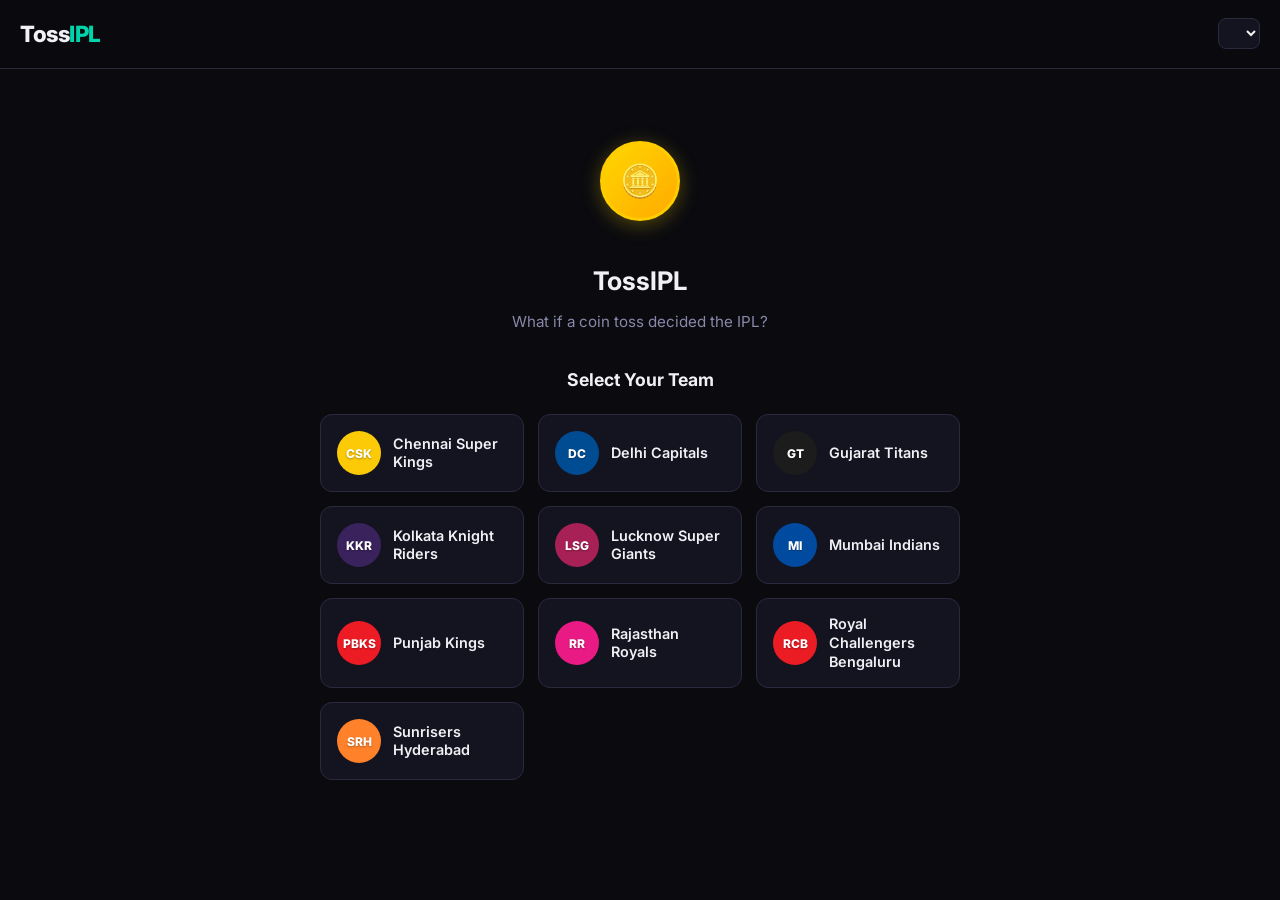
==== index.html @ 916b7972 "WIP: Initial scaffold for TossIPL web app Draft implementation - still in planning phase, subject to" ====
<!DOCTYPE html>
<html lang="en">
<head>
  <meta charset="UTF-8">
  <meta name="viewport" content="width=device-width, initial-scale=1.0, viewport-fit=cover">
  <meta name="theme-color" content="#0a0a0f">
  <meta name="description" content="What if a coin toss decided every IPL match? Find out your team's playoff chances.">
  <meta property="og:title" content="TossIPL - Coin Toss Playoff Simulator">
  <meta property="og:description" content="What if a coin toss decided every IPL match? Check your team's chances!">
  <meta property="og:type" content="website">
  <title>TossIPL - What if a coin toss decided the IPL?</title>
  <link rel="preconnect" href="https://fonts.googleapis.com">
  <link rel="preconnect" href="https://fonts.gstatic.com" crossorigin>
  <link href="https://fonts.googleapis.com/css2?family=Inter:wght@400;500;600;700;800&display=swap" rel="stylesheet">
  <link rel="stylesheet" href="css/style.css">
  <link rel="manifest" href="manifest.json">
</head>
<body>

  <!-- HEADER -->
  <header class="header">
    <a href="?" class="logo" style="text-decoration:none">Toss<span>IPL</span></a>
    <div class="header-controls">
      <select class="lang-select" id="lang-select" aria-label="Language"></select>
    </div>
  </header>

  <!-- PAGE: Team Selector -->
  <main id="page-home" class="page active">
    <div class="coin-container">
      <div class="coin" id="coin" title="Flip!">&#x1FA99;</div>
    </div>
    <h1 class="page-title" data-i18n="appTitle">TossIPL</h1>
    <p class="page-subtitle" data-i18n="tagline">What if a coin toss decided the IPL?</p>
    <h2 class="page-title" style="font-size:1.1rem; margin-bottom:20px" data-i18n="selectTeam">Select Your Team</h2>
    <div class="team-grid" id="team-grid">
      <!-- Populated by JS -->
    </div>
  </main>

  <!-- PAGE: Analysis -->
  <main id="page-analysis" class="page">
    <button class="back-btn" id="back-btn">
      <span>&#8592;</span> <span data-i18n="selectTeam">Select Your Team</span>
    </button>

    <!-- Computing overlay -->
    <div id="computing" class="computing-overlay">
      <div class="spinner"></div>
      <div class="computing-text" data-i18n="computing">Computing scenarios...</div>
      <div class="progress-bar">
        <div class="progress-fill" id="progress-fill"></div>
      </div>
    </div>

    <!-- Results (hidden until computation done) -->
    <div id="results" class="hidden">

      <!-- Capture area for screenshot -->
      <div id="capture-area">
        <!-- Hero -->
        <div class="hero" id="hero">
          <div class="hero-team-name" id="hero-team-name"></div>
          <div class="hero-percent" id="hero-percent">--</div>
          <div class="hero-label" data-i18n="qualifyChance">chance of qualifying</div>
          <div class="hero-detail">
            <strong id="hero-qualify-count">--</strong>
            <span data-i18n="outOf">out of</span>
            <strong id="hero-total-count">--</strong>
            <span data-i18n="scenarios">scenarios</span>
            <span data-i18n="leadToPlayoffs">lead to playoffs</span>
          </div>
          <div class="hero-badge" id="hero-badge"></div>
        </div>

        <!-- Status row -->
        <div class="status-row">
          <div class="status-item">
            <div class="status-value" id="remaining-count">--</div>
            <div class="status-label" data-i18n="remainingMatches">Remaining Matches</div>
          </div>
        </div>

        <div class="watermark">cointossipl.com</div>
      </div>
      <!-- End capture area -->

      <!-- Share buttons -->
      <div id="share-section">
        <div class="share-buttons">
          <button class="share-btn whatsapp" id="share-whatsapp">
            <span>WhatsApp</span>
          </button>
          <button class="share-btn twitter" id="share-twitter">
            <span>X / Twitter</span>
          </button>
          <button class="share-btn" id="share-copy">
            <span data-i18n="copyLink">Copy Link</span>
          </button>
          <button class="share-btn" id="share-native" style="display:none">
            <span data-i18n="share">Share</span>
          </button>
        </div>
      </div>

      <!-- Specific Paths (shown when few qualifying scenarios) -->
      <div id="specific-paths" class="specific-paths hidden">
        <h3 data-i18n="specificPaths">Specific paths to playoffs</h3>
        <div id="paths-container"></div>
      </div>

      <!-- How it works -->
      <div class="info-section">
        <button class="info-toggle" id="info-toggle">
          <span data-i18n="howItWorks">How it works</span>
          <span class="arrow">&#9660;</span>
        </button>
        <div class="info-content" id="info-content">
          <p data-i18n="howItWorksDesc">We simulate every possible outcome of the remaining IPL matches. Each match is a coin toss - 50/50. We then count how many of those outcomes result in your team finishing in the top 4.</p>
          <p class="disclaimer" data-i18n="nrrDisclaimer" style="margin-top:10px">Ties broken alphabetically (NRR not simulated)</p>
        </div>
      </div>

      <!-- Outcome Explorer -->
      <div class="explorer" id="explorer-section">
        <h3 data-i18n="browseScenarios">Browse Scenarios</h3>
        <div class="explorer-controls">
          <input type="number" class="explorer-input" id="explorer-input" min="1" value="1" placeholder="Scenario #">
          <span class="explorer-total" id="explorer-total"></span>
        </div>
        <input type="range" class="explorer-slider" id="explorer-slider" min="1" value="1">
      </div>

      <!-- Standings Table -->
      <div id="standings-section">
        <h3 data-i18n="standings" style="margin-bottom:12px">Standings</h3>
        <table class="standings-table" id="standings-table">
          <thead>
            <tr>
              <th>#</th>
              <th data-i18n="team">Team</th>
              <th data-i18n="played">P</th>
              <th data-i18n="won">W</th>
              <th data-i18n="lost">L</th>
              <th data-i18n="points">Pts</th>
            </tr>
          </thead>
          <tbody id="standings-body">
          </tbody>
        </table>
        <p class="disclaimer" data-i18n="nrrDisclaimer">Ties broken alphabetically (NRR not simulated)</p>
      </div>

    </div><!-- end #results -->
  </main>

  <!-- Scripts -->
  <script src="https://html2canvas.hertzen.com/dist/html2canvas.min.js"></script>
  <script src="js/i18n.js"></script>
  <script src="js/share.js"></script>
  <script src="js/app.js"></script>
</body>
</html>
---- css/style.css ----
/* TossIPL - Mobile-first, minimalistic design */

:root {
  --bg: #0a0a0f;
  --bg-card: #141420;
  --bg-card-hover: #1c1c2e;
  --text: #f0f0f5;
  --text-muted: #8888aa;
  --accent: #00d4aa;
  --accent-glow: rgba(0, 212, 170, 0.15);
  --border: #2a2a3e;
  --danger: #ff4466;
  --success: #00d4aa;
  --warning: #ffaa00;
  --radius: 12px;
  --radius-sm: 8px;
  --font: 'Inter', -apple-system, BlinkMacSystemFont, 'Segoe UI', sans-serif;
  --font-mono: 'JetBrains Mono', 'Fira Code', monospace;
}

* {
  margin: 0;
  padding: 0;
  box-sizing: border-box;
}

html {
  font-size: 16px;
  scroll-behavior: smooth;
}

body {
  font-family: var(--font);
  background: var(--bg);
  color: var(--text);
  min-height: 100vh;
  line-height: 1.6;
  -webkit-font-smoothing: antialiased;
}

/* ===== HEADER ===== */

.header {
  display: flex;
  align-items: center;
  justify-content: space-between;
  padding: 16px 20px;
  border-bottom: 1px solid var(--border);
  position: sticky;
  top: 0;
  background: rgba(10, 10, 15, 0.95);
  backdrop-filter: blur(10px);
  z-index: 100;
}

.logo {
  font-size: 1.4rem;
  font-weight: 800;
  letter-spacing: -0.5px;
  color: var(--text);
}

.logo span {
  color: var(--accent);
}

.header-controls {
  display: flex;
  align-items: center;
  gap: 12px;
}

.lang-select {
  background: var(--bg-card);
  color: var(--text);
  border: 1px solid var(--border);
  border-radius: var(--radius-sm);
  padding: 6px 10px;
  font-size: 0.8rem;
  cursor: pointer;
  outline: none;
}

.lang-select:focus {
  border-color: var(--accent);
}

/* ===== TEAM SELECTOR PAGE ===== */

.page {
  display: none;
  padding: 20px;
  max-width: 680px;
  margin: 0 auto;
  animation: fadeIn 0.3s ease;
}

.page.active {
  display: block;
}

@keyframes fadeIn {
  from { opacity: 0; transform: translateY(10px); }
  to { opacity: 1; transform: translateY(0); }
}

.page-title {
  font-size: 1.6rem;
  font-weight: 700;
  text-align: center;
  margin-bottom: 8px;
}

.page-subtitle {
  color: var(--text-muted);
  text-align: center;
  margin-bottom: 32px;
  font-size: 0.95rem;
  max-width: 400px;
  margin-left: auto;
  margin-right: auto;
}

.team-grid {
  display: grid;
  grid-template-columns: repeat(2, 1fr);
  gap: 12px;
}

.team-card {
  display: flex;
  align-items: center;
  gap: 12px;
  padding: 16px;
  background: var(--bg-card);
  border: 1px solid var(--border);
  border-radius: var(--radius);
  cursor: pointer;
  transition: all 0.2s ease;
  text-decoration: none;
  color: var(--text);
}

.team-card:hover {
  background: var(--bg-card-hover);
  border-color: var(--accent);
  transform: translateY(-2px);
}

.team-card:active {
  transform: translateY(0);
}

.team-badge {
  width: 44px;
  height: 44px;
  border-radius: 50%;
  display: flex;
  align-items: center;
  justify-content: center;
  font-weight: 800;
  font-size: 0.75rem;
  color: #fff;
  flex-shrink: 0;
  text-shadow: 0 1px 2px rgba(0,0,0,0.3);
}

.team-card-name {
  font-weight: 600;
  font-size: 0.9rem;
  line-height: 1.3;
}

/* ===== ANALYSIS PAGE ===== */

.back-btn {
  display: inline-flex;
  align-items: center;
  gap: 6px;
  color: var(--text-muted);
  text-decoration: none;
  font-size: 0.85rem;
  margin-bottom: 24px;
  cursor: pointer;
  background: none;
  border: none;
  font-family: var(--font);
}

.back-btn:hover {
  color: var(--text);
}

/* Hero section - the main result */
.hero {
  text-align: center;
  padding: 32px 20px;
  border-radius: var(--radius);
  margin-bottom: 24px;
  position: relative;
  overflow: hidden;
}

.hero::before {
  content: '';
  position: absolute;
  inset: 0;
  background: var(--team-color, var(--accent));
  opacity: 0.08;
  border-radius: var(--radius);
}

.hero-team-name {
  font-size: 1rem;
  font-weight: 600;
  color: var(--text-muted);
  margin-bottom: 8px;
  text-transform: uppercase;
  letter-spacing: 1px;
}

.hero-percent {
  font-size: 4.5rem;
  font-weight: 800;
  line-height: 1;
  margin-bottom: 4px;
  background: linear-gradient(135deg, var(--team-color, var(--accent)), var(--text));
  -webkit-background-clip: text;
  -webkit-text-fill-color: transparent;
  background-clip: text;
}

.hero-label {
  font-size: 1.1rem;
  color: var(--text-muted);
  margin-bottom: 16px;
}

.hero-detail {
  font-size: 0.9rem;
  color: var(--text-muted);
}

.hero-detail strong {
  color: var(--text);
}

.hero-badge {
  display: inline-block;
  padding: 4px 12px;
  border-radius: 20px;
  font-size: 0.75rem;
  font-weight: 600;
  margin-top: 12px;
  text-transform: uppercase;
  letter-spacing: 0.5px;
}

.hero-badge.exact {
  background: rgba(0, 212, 170, 0.15);
  color: var(--success);
}

.hero-badge.approx {
  background: rgba(255, 170, 0, 0.15);
  color: var(--warning);
}

/* Status indicator */
.status-row {
  display: flex;
  justify-content: center;
  gap: 24px;
  margin-bottom: 24px;
}

.status-item {
  text-align: center;
}

.status-value {
  font-size: 1.5rem;
  font-weight: 700;
}

.status-label {
  font-size: 0.75rem;
  color: var(--text-muted);
  text-transform: uppercase;
  letter-spacing: 0.5px;
}

/* ===== SHARE SECTION ===== */

#share-section {
  text-align: center;
  margin-bottom: 24px;
}

.share-buttons {
  display: flex;
  gap: 10px;
  justify-content: center;
  flex-wrap: wrap;
}

.share-btn {
  display: inline-flex;
  align-items: center;
  gap: 6px;
  padding: 10px 20px;
  border-radius: var(--radius-sm);
  border: 1px solid var(--border);
  background: var(--bg-card);
  color: var(--text);
  font-family: var(--font);
  font-size: 0.85rem;
  font-weight: 500;
  cursor: pointer;
  transition: all 0.2s ease;
}

.share-btn:hover {
  background: var(--bg-card-hover);
  border-color: var(--accent);
}

.share-btn.whatsapp {
  background: #25D366;
  border-color: #25D366;
  color: #fff;
}

.share-btn.whatsapp:hover {
  background: #20bd5a;
}

.share-btn.twitter {
  background: #1DA1F2;
  border-color: #1DA1F2;
  color: #fff;
}

.share-btn.twitter:hover {
  background: #1a91da;
}

/* ===== SPECIFIC PATHS (when few scenarios) ===== */

.specific-paths {
  margin-bottom: 24px;
}

.specific-paths h3 {
  font-size: 1rem;
  margin-bottom: 12px;
}

.path-card {
  background: var(--bg-card);
  border: 1px solid var(--border);
  border-radius: var(--radius-sm);
  padding: 14px;
  margin-bottom: 8px;
}

.path-number {
  font-size: 0.75rem;
  color: var(--accent);
  text-transform: uppercase;
  letter-spacing: 0.5px;
  font-weight: 600;
  margin-bottom: 6px;
}

.path-outcomes {
  display: flex;
  flex-wrap: wrap;
  gap: 6px;
}

.path-outcome {
  font-size: 0.8rem;
  padding: 3px 8px;
  border-radius: 4px;
  background: rgba(255, 255, 255, 0.05);
  white-space: nowrap;
}

.path-outcome .winner {
  font-weight: 700;
  color: var(--success);
}

.path-outcome .loser {
  color: var(--text-muted);
}

/* ===== HOW IT WORKS ===== */

.info-section {
  margin-bottom: 24px;
}

.info-toggle {
  display: flex;
  align-items: center;
  justify-content: space-between;
  width: 100%;
  padding: 14px;
  background: var(--bg-card);
  border: 1px solid var(--border);
  border-radius: var(--radius-sm);
  color: var(--text);
  font-family: var(--font);
  font-size: 0.9rem;
  font-weight: 500;
  cursor: pointer;
}

.info-toggle .arrow {
  transition: transform 0.2s ease;
  font-size: 0.8rem;
}

.info-toggle.open .arrow {
  transform: rotate(180deg);
}

.info-content {
  display: none;
  padding: 14px;
  background: var(--bg-card);
  border: 1px solid var(--border);
  border-top: none;
  border-radius: 0 0 var(--radius-sm) var(--radius-sm);
  color: var(--text-muted);
  font-size: 0.85rem;
  line-height: 1.7;
}

.info-content.open {
  display: block;
}

/* ===== OUTCOME EXPLORER ===== */

.explorer {
  margin-bottom: 24px;
}

.explorer h3 {
  font-size: 1rem;
  margin-bottom: 12px;
}

.explorer-controls {
  display: flex;
  align-items: center;
  gap: 12px;
  margin-bottom: 16px;
}

.explorer-input {
  flex: 1;
  background: var(--bg-card);
  border: 1px solid var(--border);
  border-radius: var(--radius-sm);
  padding: 10px 14px;
  color: var(--text);
  font-family: var(--font-mono);
  font-size: 0.9rem;
  outline: none;
}

.explorer-input:focus {
  border-color: var(--accent);
}

.explorer-total {
  color: var(--text-muted);
  font-size: 0.8rem;
  white-space: nowrap;
}

.explorer-slider {
  width: 100%;
  margin-bottom: 16px;
  accent-color: var(--accent);
}

/* ===== STANDINGS TABLE ===== */

.standings-table {
  width: 100%;
  border-collapse: collapse;
  font-size: 0.85rem;
}

.standings-table th {
  text-align: left;
  padding: 10px 8px;
  color: var(--text-muted);
  font-weight: 500;
  font-size: 0.75rem;
  text-transform: uppercase;
  letter-spacing: 0.5px;
  border-bottom: 1px solid var(--border);
}

.standings-table th:not(:first-child):not(:nth-child(2)) {
  text-align: center;
}

.standings-table td {
  padding: 10px 8px;
  border-bottom: 1px solid rgba(42, 42, 62, 0.5);
}

.standings-table td:not(:first-child):not(:nth-child(2)) {
  text-align: center;
}

.standings-table tr.highlight {
  background: var(--accent-glow);
}

.standings-table tr.qualify-zone {
  border-left: 3px solid var(--accent);
}

.standings-table .rank {
  font-weight: 700;
  color: var(--text-muted);
  width: 30px;
}

.standings-table .team-cell {
  display: flex;
  align-items: center;
  gap: 8px;
}

.standings-table .team-dot {
  width: 8px;
  height: 8px;
  border-radius: 50%;
  flex-shrink: 0;
}

.standings-table .team-name {
  font-weight: 600;
}

.standings-table .pts {
  font-weight: 700;
  color: var(--accent);
}

/* ===== NRR DISCLAIMER ===== */

.disclaimer {
  text-align: center;
  color: var(--text-muted);
  font-size: 0.75rem;
  margin-top: 8px;
  font-style: italic;
}

/* ===== LOADING / COMPUTING ===== */

.computing-overlay {
  text-align: center;
  padding: 60px 20px;
}

.spinner {
  width: 48px;
  height: 48px;
  border: 3px solid var(--border);
  border-top-color: var(--accent);
  border-radius: 50%;
  animation: spin 0.8s linear infinite;
  margin: 0 auto 20px;
}

@keyframes spin {
  to { transform: rotate(360deg); }
}

.computing-text {
  color: var(--text-muted);
  font-size: 0.9rem;
}

.progress-bar {
  width: 200px;
  height: 4px;
  background: var(--border);
  border-radius: 2px;
  margin: 12px auto 0;
  overflow: hidden;
}

.progress-fill {
  height: 100%;
  background: var(--accent);
  border-radius: 2px;
  transition: width 0.3s ease;
  width: 0%;
}

/* ===== COIN TOSS ANIMATION (Start Page) ===== */

.coin-container {
  text-align: center;
  margin: 40px 0;
}

.coin {
  width: 80px;
  height: 80px;
  border-radius: 50%;
  background: linear-gradient(135deg, #ffd700, #ffaa00);
  display: inline-flex;
  align-items: center;
  justify-content: center;
  font-size: 2rem;
  cursor: pointer;
  transition: transform 0.2s ease;
  box-shadow: 0 4px 20px rgba(255, 215, 0, 0.3);
  border: 3px solid #ffcc00;
  user-select: none;
}

.coin:hover {
  transform: scale(1.05);
}

.coin.flipping {
  animation: coinFlip 0.6s ease-in-out;
}

@keyframes coinFlip {
  0% { transform: rotateY(0); }
  50% { transform: rotateY(900deg) scale(1.2); }
  100% { transform: rotateY(1800deg); }
}

/* ===== RESPONSIVE ===== */

@media (min-width: 480px) {
  .team-grid {
    grid-template-columns: repeat(2, 1fr);
    gap: 14px;
  }

  .hero-percent {
    font-size: 5.5rem;
  }
}

@media (min-width: 768px) {
  .page {
    padding: 32px 20px;
  }

  .team-grid {
    grid-template-columns: repeat(3, 1fr);
  }

  .hero-percent {
    font-size: 6rem;
  }

  .share-buttons {
    gap: 12px;
  }
}

/* Landscape on mobile */
@media (max-height: 500px) and (orientation: landscape) {
  .hero {
    padding: 16px 20px;
  }

  .hero-percent {
    font-size: 3rem;
  }

  .page {
    display: flex;
    flex-wrap: wrap;
    gap: 20px;
  }

  .page.active {
    display: flex;
  }

  .analysis-left {
    flex: 1;
    min-width: 280px;
  }

  .analysis-right {
    flex: 1;
    min-width: 280px;
  }
}

/* ===== CAPTURE AREA (for html2canvas) ===== */

#capture-area {
  background: var(--bg);
  padding: 20px;
}

#capture-area .watermark {
  text-align: center;
  color: var(--text-muted);
  font-size: 0.7rem;
  margin-top: 12px;
  display: none;
}

#capture-area.capturing .watermark {
  display: block;
}

/* ===== UTILITIES ===== */

.hidden {
  display: none !important;
}

.sr-only {
  position: absolute;
  width: 1px;
  height: 1px;
  overflow: hidden;
  clip: rect(0, 0, 0, 0);
}
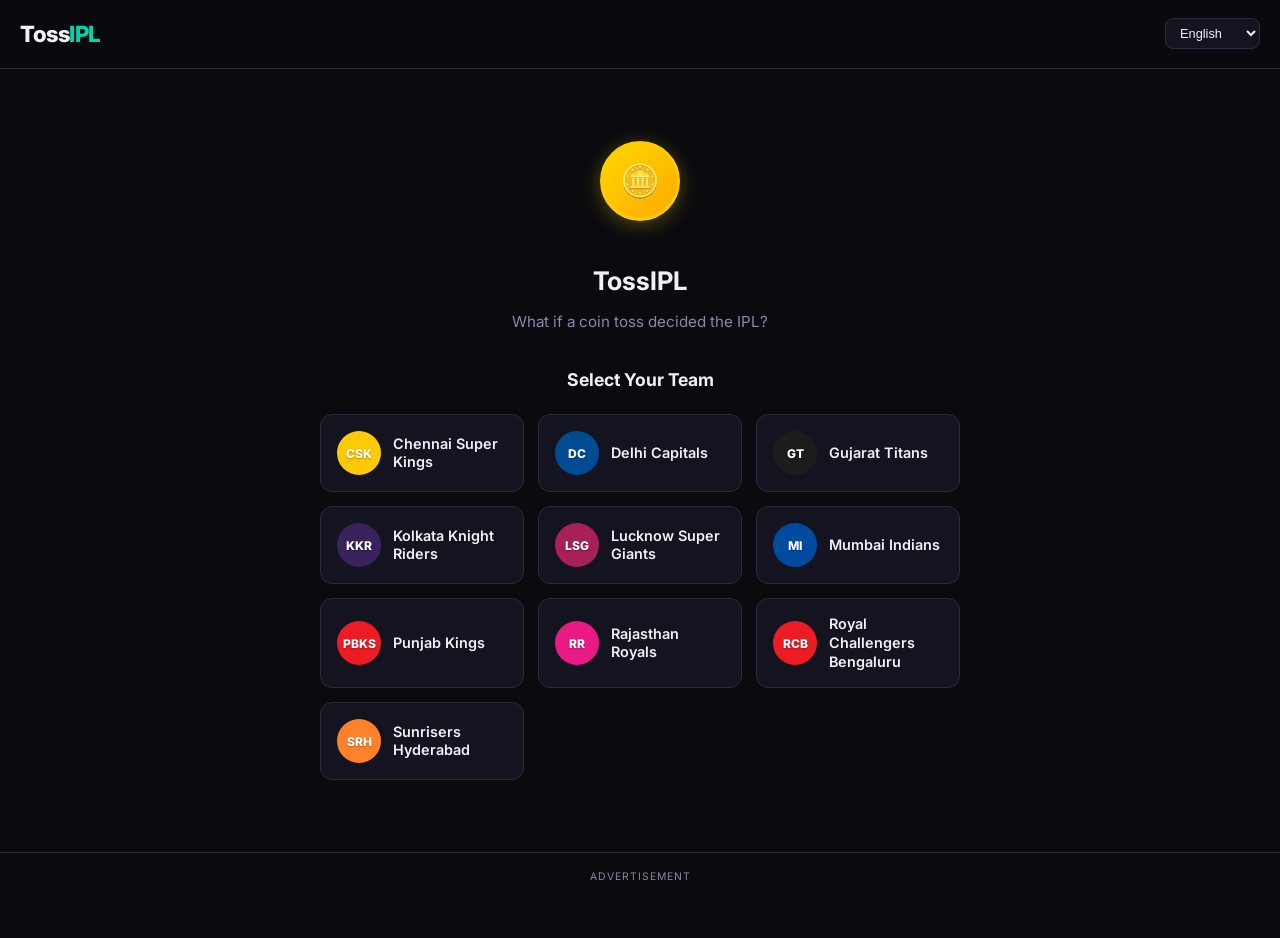
==== commit e9ffc794: "Add scenario filter tabs and match outcomes display to explorer - Filter tabs: All / Qualifying / NR" ====
--- a/index.html
+++ b/index.html
@@ -14,6 +14,8 @@
   <link href="https://fonts.googleapis.com/css2?family=Inter:wght@400;500;600;700;800&display=swap" rel="stylesheet">
   <link rel="stylesheet" href="css/style.css">
   <link rel="manifest" href="manifest.json">
+  <!-- Google AdSense - replace data-ad-client with your publisher ID -->
+  <script async src="https://pagead2.googlesyndication.com/pagead/js/adsbygoogle.js?client=ca-pub-XXXXXXXXXXXXXXXX" crossorigin="anonymous"></script>
 </head>
 <body>
 
@@ -33,9 +35,7 @@
     <h1 class="page-title" data-i18n="appTitle">TossIPL</h1>
     <p class="page-subtitle" data-i18n="tagline">What if a coin toss decided the IPL?</p>
     <h2 class="page-title" style="font-size:1.1rem; margin-bottom:20px" data-i18n="selectTeam">Select Your Team</h2>
-    <div class="team-grid" id="team-grid">
-      <!-- Populated by JS -->
-    </div>
+    <div class="team-grid" id="team-grid"></div>
   </main>
 
   <!-- PAGE: Analysis -->
@@ -56,21 +56,38 @@
     <!-- Results (hidden until computation done) -->
     <div id="results" class="hidden">
 
-      <!-- Capture area for screenshot -->
+      <!-- Capture area for screenshot (excludes ads) -->
       <div id="capture-area">
-        <!-- Hero -->
-        <div class="hero" id="hero">
+        <!-- Result Banner -->
+        <div class="hero" id="result-banner">
           <div class="hero-team-name" id="hero-team-name"></div>
           <div class="hero-percent" id="hero-percent">--</div>
           <div class="hero-label" data-i18n="qualifyChance">chance of qualifying</div>
-          <div class="hero-detail">
-            <strong id="hero-qualify-count">--</strong>
-            <span data-i18n="outOf">out of</span>
-            <strong id="hero-total-count">--</strong>
-            <span data-i18n="scenarios">scenarios</span>
-            <span data-i18n="leadToPlayoffs">lead to playoffs</span>
+          <div class="hero-detail" id="hero-detail"></div>
+          <div class="hero-badge" id="hero-badge"></div>
+        </div>
+
+        <!-- Breakdown Bar -->
+        <div class="breakdown" id="breakdown">
+          <div class="breakdown-bar">
+            <div class="seg-clean" id="seg-clean"></div>
+            <div class="seg-nrr" id="seg-nrr"></div>
+            <div class="seg-elim" id="seg-elim"></div>
           </div>
-          <div class="hero-badge" id="hero-badge"></div>
+          <div class="breakdown-legend">
+            <div class="breakdown-item">
+              <span class="breakdown-dot clean"></span>
+              <span><span data-i18n="guaranteed">Guaranteed</span>: <strong id="pct-clean">0%</strong></span>
+            </div>
+            <div class="breakdown-item">
+              <span class="breakdown-dot nrr"></span>
+              <span><span data-i18n="nrrDependent">NRR coin toss</span>: <strong id="pct-nrr">0%</strong></span>
+            </div>
+            <div class="breakdown-item">
+              <span class="breakdown-dot elim"></span>
+              <span><span data-i18n="eliminatedLabel">Eliminated</span>: <strong id="pct-elim">0%</strong></span>
+            </div>
+          </div>
         </div>
 
         <!-- Status row -->
@@ -88,18 +105,10 @@
       <!-- Share buttons -->
       <div id="share-section">
         <div class="share-buttons">
-          <button class="share-btn whatsapp" id="share-whatsapp">
-            <span>WhatsApp</span>
-          </button>
-          <button class="share-btn twitter" id="share-twitter">
-            <span>X / Twitter</span>
-          </button>
-          <button class="share-btn" id="share-copy">
-            <span data-i18n="copyLink">Copy Link</span>
-          </button>
-          <button class="share-btn" id="share-native" style="display:none">
-            <span data-i18n="share">Share</span>
-          </button>
+          <button class="share-btn whatsapp" id="share-whatsapp">WhatsApp</button>
+          <button class="share-btn twitter" id="share-twitter">X / Twitter</button>
+          <button class="share-btn" id="share-copy"><span data-i18n="copyLink">Copy Link</span></button>
+          <button class="share-btn" id="share-native" style="display:none"><span data-i18n="share">Share</span></button>
         </div>
       </div>
 
@@ -116,19 +125,36 @@
           <span class="arrow">&#9660;</span>
         </button>
         <div class="info-content" id="info-content">
-          <p data-i18n="howItWorksDesc">We simulate every possible outcome of the remaining IPL matches. Each match is a coin toss - 50/50. We then count how many of those outcomes result in your team finishing in the top 4.</p>
-          <p class="disclaimer" data-i18n="nrrDisclaimer" style="margin-top:10px">Ties broken alphabetically (NRR not simulated)</p>
+          <p data-i18n="howItWorksDesc">We simulate every possible outcome of the remaining IPL matches. Each match is a coin toss — 50/50. We count how many of those outcomes result in your team finishing in the top 4. When teams are tied on points, NRR decides — and we flip another coin for that too.</p>
         </div>
       </div>
 
       <!-- Outcome Explorer -->
       <div class="explorer" id="explorer-section">
         <h3 data-i18n="browseScenarios">Browse Scenarios</h3>
+
+        <!-- Filter tabs -->
+        <div class="filter-tabs" id="filter-tabs">
+          <button class="filter-tab active" data-filter="all">All</button>
+          <button class="filter-tab" data-filter="clean">Qualifying</button>
+          <button class="filter-tab" data-filter="nrr_dependent">NRR</button>
+          <button class="filter-tab" data-filter="eliminated">Eliminated</button>
+        </div>
+
         <div class="explorer-controls">
           <input type="number" class="explorer-input" id="explorer-input" min="1" value="1" placeholder="Scenario #">
           <span class="explorer-total" id="explorer-total"></span>
         </div>
         <input type="range" class="explorer-slider" id="explorer-slider" min="1" value="1">
+
+        <!-- Match outcomes for current scenario -->
+        <div class="scenario-outcomes" id="scenario-outcomes"></div>
+      </div>
+
+      <!-- NRR Guidance (shown for NRR-dependent scenarios) -->
+      <div id="nrr-guidance" class="nrr-guidance hidden">
+        <div class="nrr-guidance-title" data-i18n="nrrRequired">NRR Required</div>
+        <div id="nrr-guidance-content"></div>
       </div>
 
       <!-- Standings Table -->
@@ -143,16 +169,28 @@
               <th data-i18n="won">W</th>
               <th data-i18n="lost">L</th>
               <th data-i18n="points">Pts</th>
+              <th>NRR</th>
             </tr>
           </thead>
-          <tbody id="standings-body">
-          </tbody>
+          <tbody id="standings-body"></tbody>
         </table>
-        <p class="disclaimer" data-i18n="nrrDisclaimer">Ties broken alphabetically (NRR not simulated)</p>
       </div>
 
     </div><!-- end #results -->
   </main>
+
+  <!-- Ad Banner (outside capture-area, not included in screenshots) -->
+  <div class="ad-container" id="ad-container">
+    <div class="ad-label">Advertisement</div>
+    <!-- Replace data-ad-client and data-ad-slot with your AdSense values -->
+    <ins class="adsbygoogle"
+         style="display:block"
+         data-ad-client="ca-pub-XXXXXXXXXXXXXXXX"
+         data-ad-slot="XXXXXXXXXX"
+         data-ad-format="auto"
+         data-full-width-responsive="true"></ins>
+    <script>(adsbygoogle = window.adsbygoogle || []).push({});</script>
+  </div>
 
   <!-- Scripts -->
   <script src="https://html2canvas.hertzen.com/dist/html2canvas.min.js"></script>
--- a/css/style.css
+++ b/css/style.css
@@ -557,6 +557,263 @@
   color: var(--accent);
 }
 
+/* ===== BREAKDOWN BAR ===== */
+
+.breakdown {
+  margin-bottom: 24px;
+}
+
+.breakdown-bar {
+  display: flex;
+  height: 8px;
+  border-radius: 4px;
+  overflow: hidden;
+  margin-bottom: 8px;
+}
+
+.breakdown-bar .seg-clean {
+  background: var(--success);
+}
+
+.breakdown-bar .seg-nrr {
+  background: var(--warning);
+}
+
+.breakdown-bar .seg-elim {
+  background: var(--danger);
+}
+
+.breakdown-legend {
+  display: flex;
+  justify-content: center;
+  gap: 16px;
+  flex-wrap: wrap;
+}
+
+.breakdown-item {
+  display: flex;
+  align-items: center;
+  gap: 5px;
+  font-size: 0.75rem;
+  color: var(--text-muted);
+}
+
+.breakdown-dot {
+  width: 8px;
+  height: 8px;
+  border-radius: 50%;
+  flex-shrink: 0;
+}
+
+.breakdown-dot.clean { background: var(--success); }
+.breakdown-dot.nrr { background: var(--warning); }
+.breakdown-dot.elim { background: var(--danger); }
+
+/* ===== NRR GUIDANCE BOX ===== */
+
+.nrr-guidance {
+  background: rgba(255, 170, 0, 0.08);
+  border: 1px solid rgba(255, 170, 0, 0.25);
+  border-radius: var(--radius-sm);
+  padding: 14px;
+  margin-top: 12px;
+  margin-bottom: 16px;
+}
+
+.nrr-guidance-title {
+  font-size: 0.8rem;
+  font-weight: 600;
+  color: var(--warning);
+  text-transform: uppercase;
+  letter-spacing: 0.5px;
+  margin-bottom: 8px;
+}
+
+.nrr-guidance p {
+  font-size: 0.85rem;
+  color: var(--text-muted);
+  margin-bottom: 4px;
+  line-height: 1.5;
+}
+
+.nrr-guidance strong {
+  color: var(--text);
+}
+
+/* ===== FILTER TABS ===== */
+
+.filter-tabs {
+  display: flex;
+  gap: 6px;
+  margin-bottom: 14px;
+  flex-wrap: wrap;
+}
+
+.filter-tab {
+  padding: 6px 14px;
+  border-radius: 20px;
+  border: 1px solid var(--border);
+  background: var(--bg-card);
+  color: var(--text-muted);
+  font-family: var(--font);
+  font-size: 0.8rem;
+  font-weight: 500;
+  cursor: pointer;
+  transition: all 0.2s ease;
+}
+
+.filter-tab:hover {
+  border-color: var(--accent);
+  color: var(--text);
+}
+
+.filter-tab.active {
+  background: var(--accent);
+  border-color: var(--accent);
+  color: #000;
+  font-weight: 600;
+}
+
+.filter-tab[data-filter="clean"].active {
+  background: var(--success);
+  border-color: var(--success);
+}
+
+.filter-tab[data-filter="nrr_dependent"].active {
+  background: var(--warning);
+  border-color: var(--warning);
+}
+
+.filter-tab[data-filter="eliminated"].active {
+  background: var(--danger);
+  border-color: var(--danger);
+  color: #fff;
+}
+
+.filter-tab .filter-count {
+  font-size: 0.7rem;
+  opacity: 0.8;
+  margin-left: 4px;
+}
+
+/* ===== SCENARIO OUTCOMES LIST ===== */
+
+.scenario-outcomes {
+  margin-top: 14px;
+  margin-bottom: 16px;
+}
+
+.scenario-outcomes-title {
+  font-size: 0.8rem;
+  font-weight: 600;
+  color: var(--text-muted);
+  text-transform: uppercase;
+  letter-spacing: 0.5px;
+  margin-bottom: 8px;
+}
+
+.scenario-category-badge {
+  display: inline-block;
+  padding: 2px 8px;
+  border-radius: 10px;
+  font-size: 0.7rem;
+  font-weight: 600;
+  margin-left: 8px;
+  text-transform: uppercase;
+  letter-spacing: 0.3px;
+  vertical-align: middle;
+}
+
+.scenario-category-badge.clean {
+  background: rgba(0, 212, 170, 0.15);
+  color: var(--success);
+}
+
+.scenario-category-badge.nrr_dependent {
+  background: rgba(255, 170, 0, 0.15);
+  color: var(--warning);
+}
+
+.scenario-category-badge.eliminated {
+  background: rgba(255, 68, 102, 0.15);
+  color: var(--danger);
+}
+
+.outcome-list {
+  list-style: none;
+  display: grid;
+  grid-template-columns: 1fr;
+  gap: 4px;
+}
+
+.outcome-item {
+  display: flex;
+  align-items: center;
+  padding: 6px 10px;
+  background: var(--bg-card);
+  border-radius: 6px;
+  font-size: 0.82rem;
+}
+
+.outcome-match {
+  color: var(--text-muted);
+  min-width: 100px;
+}
+
+.outcome-result {
+  margin-left: auto;
+  font-weight: 600;
+}
+
+.outcome-result .winner-name {
+  color: var(--success);
+}
+
+.outcome-result .should-win {
+  color: var(--text-muted);
+  font-weight: 400;
+  font-size: 0.78rem;
+}
+
+@media (min-width: 480px) {
+  .outcome-list {
+    grid-template-columns: 1fr 1fr;
+    gap: 6px;
+  }
+}
+
+/* ===== TEST CONTROLS (test.html only) ===== */
+
+.test-controls {
+  background: rgba(255, 170, 0, 0.08);
+  border: 1px solid rgba(255, 170, 0, 0.25);
+  border-radius: var(--radius-sm);
+  padding: 14px;
+  margin-bottom: 20px;
+  text-align: center;
+}
+
+.test-controls label {
+  font-size: 0.85rem;
+  color: var(--warning);
+  font-weight: 600;
+  display: block;
+  margin-bottom: 8px;
+}
+
+.test-controls input[type="range"] {
+  width: 100%;
+  accent-color: var(--warning);
+  margin-bottom: 4px;
+}
+
+.test-controls .test-n-value {
+  font-family: var(--font-mono);
+  font-size: 1.2rem;
+  font-weight: 700;
+  color: var(--text);
+}
+
 /* ===== NRR DISCLAIMER ===== */
 
 .disclaimer {
@@ -741,3 +998,25 @@
   overflow: hidden;
   clip: rect(0, 0, 0, 0);
 }
+
+/* ===== AD BANNER ===== */
+
+.ad-container {
+  text-align: center;
+  padding: 16px 20px 24px;
+  margin-top: 40px;
+  border-top: 1px solid var(--border);
+}
+
+.ad-container .ad-label {
+  font-size: 0.65rem;
+  color: var(--text-muted);
+  text-transform: uppercase;
+  letter-spacing: 1px;
+  margin-bottom: 8px;
+}
+
+/* Extra bottom padding so ad doesn't overlap content on mobile */
+body {
+  padding-bottom: 20px;
+}
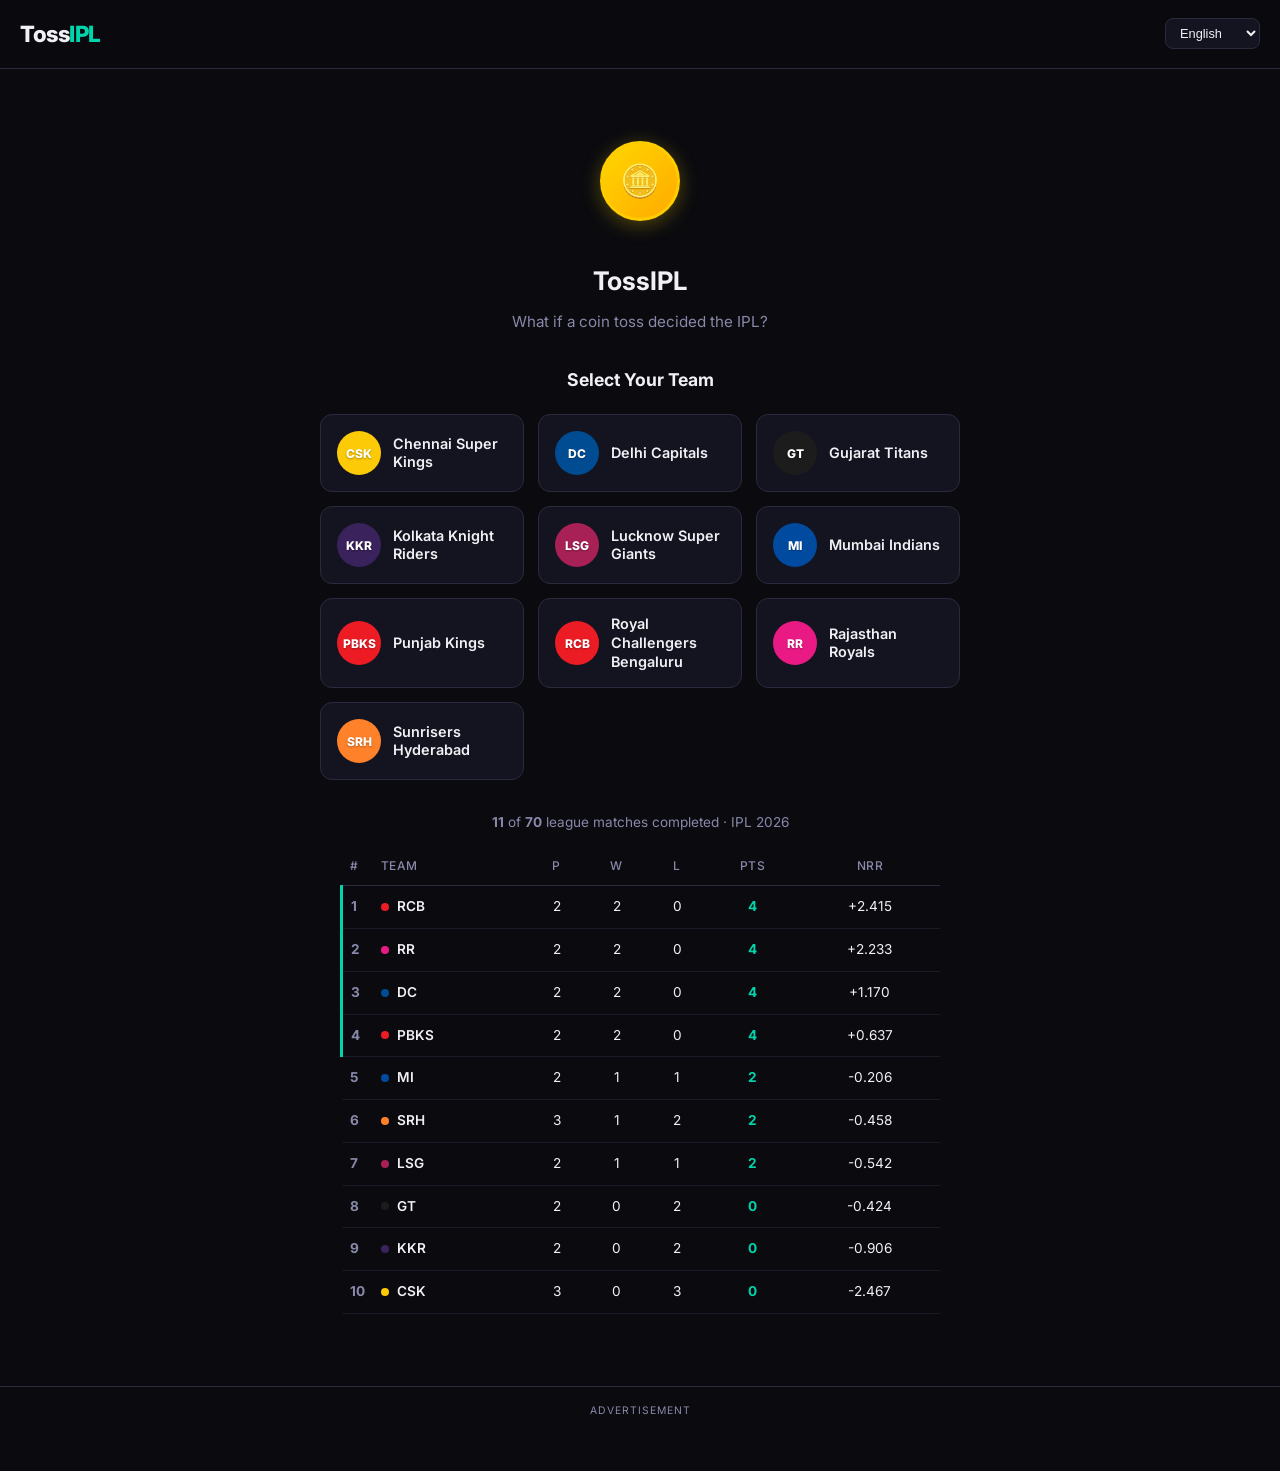
==== commit 290f488b: "Add current standings table to home page Shows points table with NRR below team selection grid. Disp" ====
--- a/index.html
+++ b/index.html
@@ -36,6 +36,25 @@
     <p class="page-subtitle" data-i18n="tagline">What if a coin toss decided the IPL?</p>
     <h2 class="page-title" style="font-size:1.1rem; margin-bottom:20px" data-i18n="selectTeam">Select Your Team</h2>
     <div class="team-grid" id="team-grid"></div>
+
+    <!-- Current Standings -->
+    <div id="current-standings" class="current-standings">
+      <div class="current-standings-meta" id="current-standings-meta"></div>
+      <table class="standings-table" id="current-standings-table">
+        <thead>
+          <tr>
+            <th>#</th>
+            <th data-i18n="team">Team</th>
+            <th data-i18n="played">P</th>
+            <th data-i18n="won">W</th>
+            <th data-i18n="lost">L</th>
+            <th data-i18n="points">Pts</th>
+            <th>NRR</th>
+          </tr>
+        </thead>
+        <tbody id="current-standings-body"></tbody>
+      </table>
+    </div>
   </main>
 
   <!-- PAGE: Analysis -->
@@ -81,7 +100,7 @@
             </div>
             <div class="breakdown-item">
               <span class="breakdown-dot nrr"></span>
-              <span><span data-i18n="nrrDependent">NRR coin toss</span>: <strong id="pct-nrr">0%</strong></span>
+              <span><span data-i18n="nrrDependent">NRR dependent</span>: <strong id="pct-nrr">0%</strong></span>
             </div>
             <div class="breakdown-item">
               <span class="breakdown-dot elim"></span>
--- a/css/style.css
+++ b/css/style.css
@@ -489,6 +489,21 @@
   accent-color: var(--accent);
 }
 
+/* ===== CURRENT STANDINGS (Home Page) ===== */
+
+.current-standings {
+  max-width: 680px;
+  margin: 32px auto 0;
+  padding: 0 20px;
+}
+
+.current-standings-meta {
+  color: var(--text-muted);
+  font-size: 0.85rem;
+  margin-bottom: 12px;
+  text-align: center;
+}
+
 /* ===== STANDINGS TABLE ===== */
 
 .standings-table {
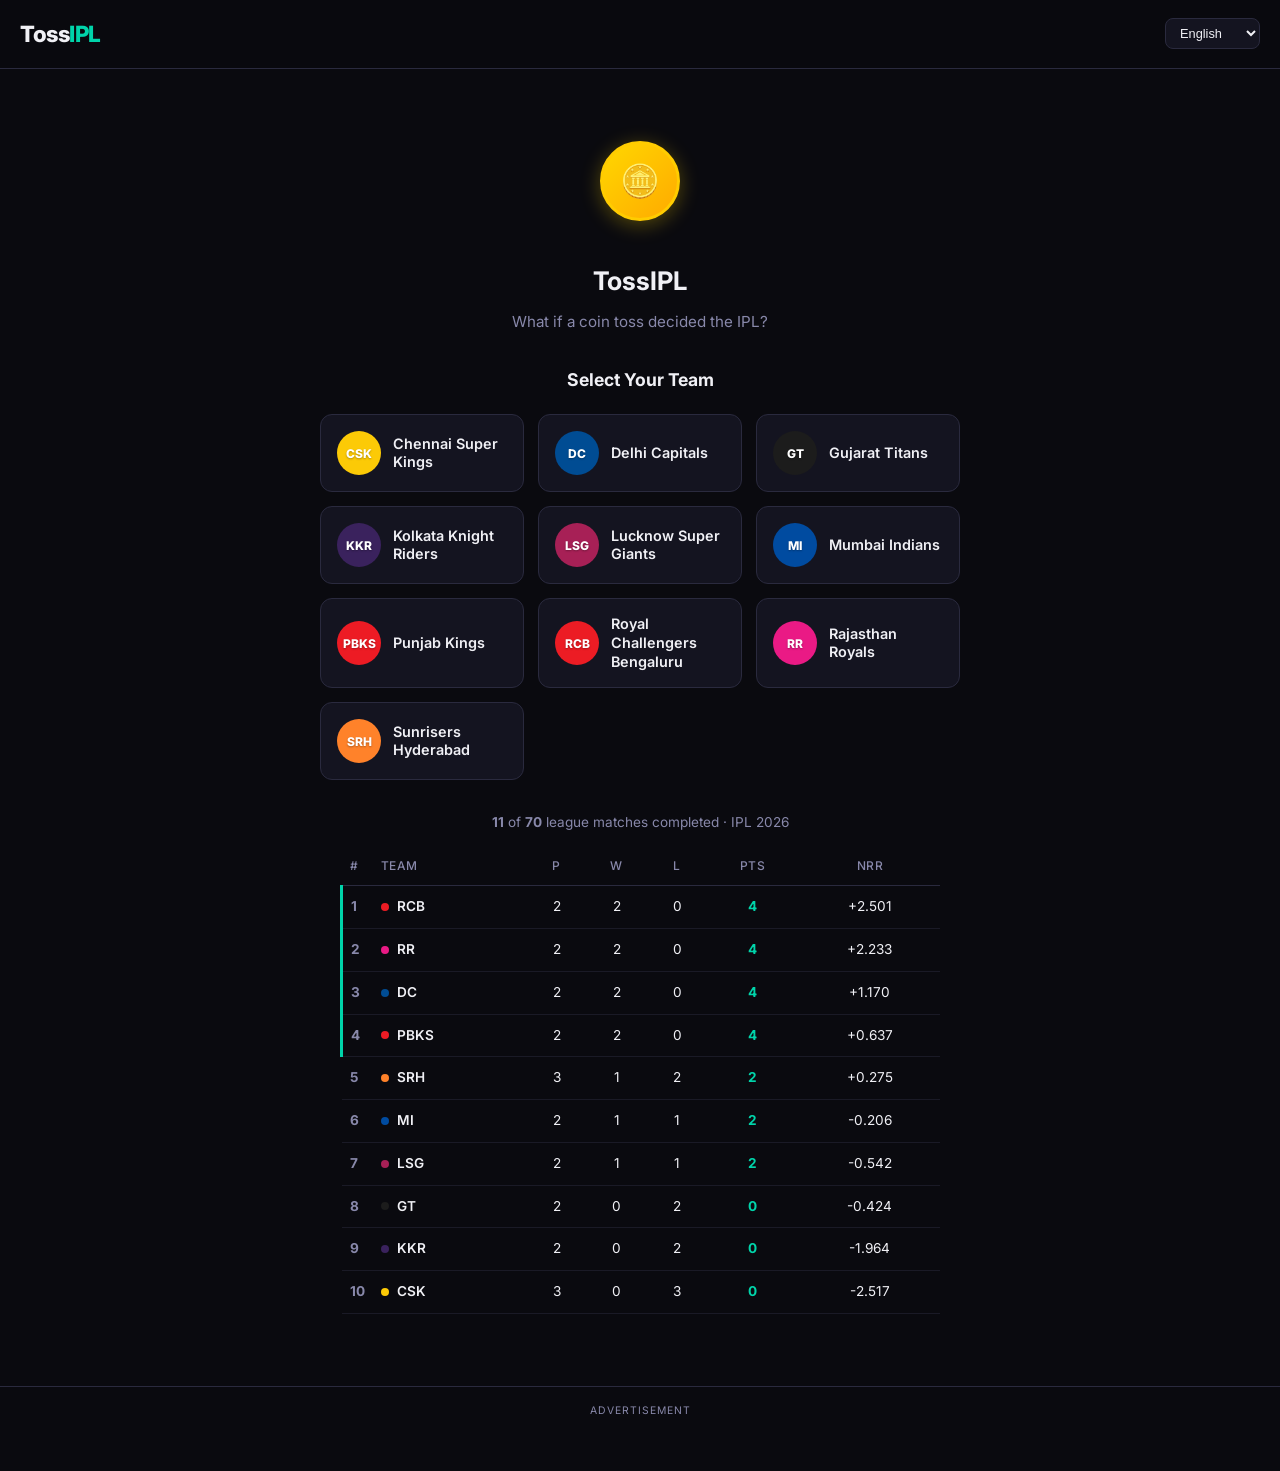
==== commit b17fbceb: "Force unregister service workers and disable browser caching Adds no-cache meta headers and a script" ====
--- a/index.html
+++ b/index.html
@@ -12,8 +12,25 @@
   <link rel="preconnect" href="https://fonts.googleapis.com">
   <link rel="preconnect" href="https://fonts.gstatic.com" crossorigin>
   <link href="https://fonts.googleapis.com/css2?family=Inter:wght@400;500;600;700;800&display=swap" rel="stylesheet">
+  <meta http-equiv="Cache-Control" content="no-cache, no-store, must-revalidate">
+  <meta http-equiv="Pragma" content="no-cache">
+  <meta http-equiv="Expires" content="0">
   <link rel="stylesheet" href="css/style.css">
   <link rel="manifest" href="manifest.json">
+  <script>
+    // Unregister all service workers to prevent stale caching
+    if ('serviceWorker' in navigator) {
+      navigator.serviceWorker.getRegistrations().then(function(regs) {
+        regs.forEach(function(r) { r.unregister(); });
+      });
+      // Clear all caches
+      if (window.caches) {
+        caches.keys().then(function(keys) {
+          keys.forEach(function(k) { caches.delete(k); });
+        });
+      }
+    }
+  </script>
   <!-- Google AdSense - replace data-ad-client with your publisher ID -->
   <script async src="https://pagead2.googlesyndication.com/pagead/js/adsbygoogle.js?client=ca-pub-XXXXXXXXXXXXXXXX" crossorigin="anonymous"></script>
 </head>
